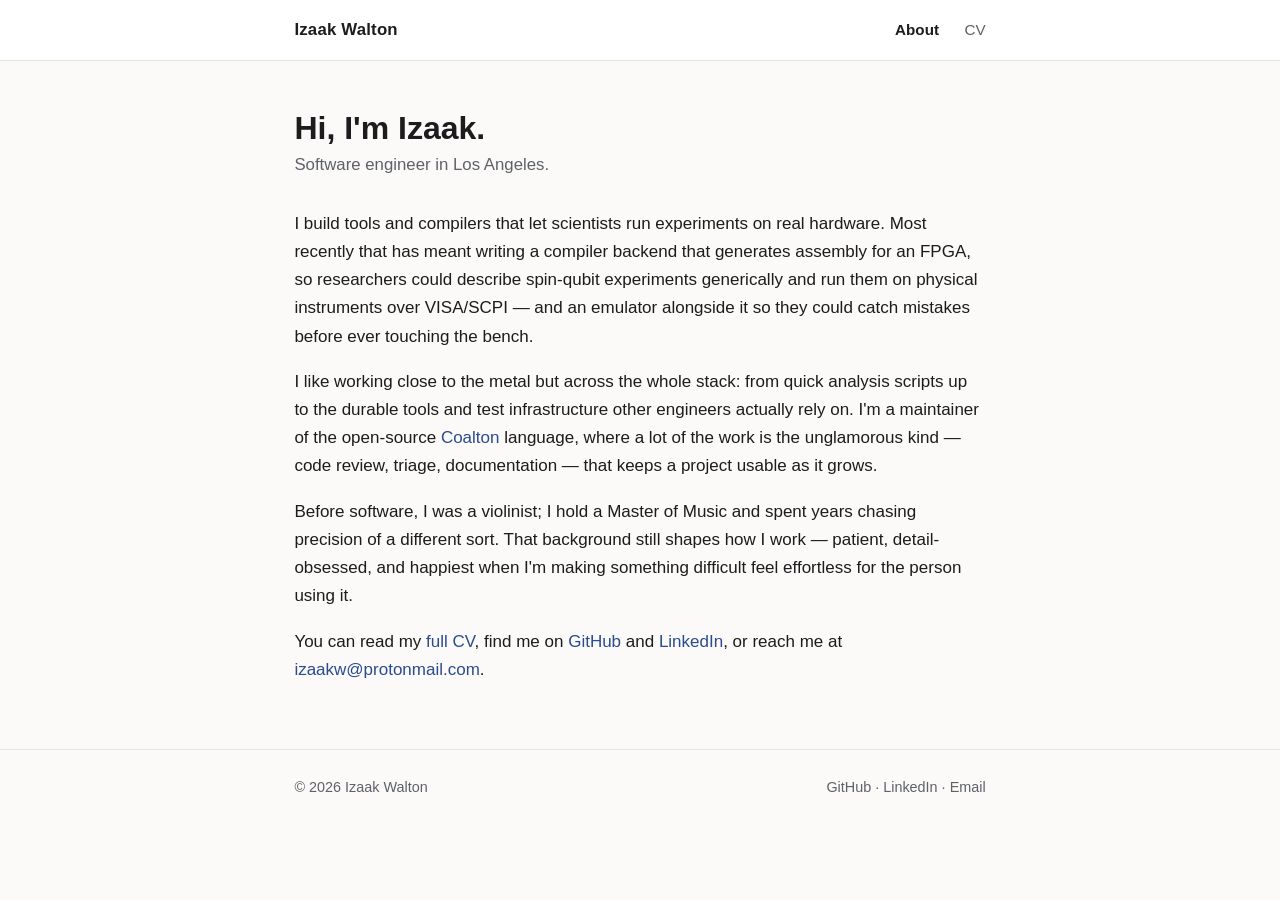
==== index.html @ 6e95e1ca "Deploy site 2026-07-14" ====
<!doctype html>
<html lang="en">
<head>
  <meta charset="utf-8">
  <meta name="viewport" content="width=device-width, initial-scale=1">
  <title>Izaak Walton</title>
  <meta name="description" content="Izaak Walton — software engineer building tools and compilers for scientific hardware.">
  <link rel="stylesheet" href="style.css">
</head>
<body>
  <header class="site-header">
    <div class="wrap">
      <a class="brand" href="index.html">Izaak Walton</a>
      <nav class="nav">
        <a href="index.html" class="active">About</a>
        <a href="cv.html">CV</a>
        <!-- Future pages — uncomment as they're built:
        <a href="projects.html">Projects</a>
        <a href="blog/index.html">Blog</a>
        -->
      </nav>
    </div>
  </header>

  <main>
    <div class="wrap intro">
      <h1>Hi, I'm Izaak.</h1>
      <p class="tagline">Software engineer in Los Angeles.</p>

      <p>I build tools and compilers that let scientists run experiments on real
      hardware. Most recently that has meant writing a compiler backend that
      generates assembly for an FPGA, so researchers could describe spin-qubit
      experiments generically and run them on physical instruments over VISA/SCPI
      — and an emulator alongside it so they could catch mistakes before ever
      touching the bench.</p>

      <p>I like working close to the metal but across the whole stack: from quick
      analysis scripts up to the durable tools and test infrastructure other
      engineers actually rely on. I'm a maintainer of the open-source
      <a href="https://github.com/coalton-lang/coalton">Coalton</a> language, where
      a lot of the work is the unglamorous kind — code review, triage,
      documentation — that keeps a project usable as it grows.</p>

      <p>Before software, I was a violinist; I hold a Master of Music and spent
      years chasing precision of a different sort. That background still shapes how
      I work — patient, detail-obsessed, and happiest when I'm making something
      difficult feel effortless for the person using it.</p>

      <p>You can read my <a href="cv.html">full CV</a>, find me on
      <a href="https://github.com/Izaakwltn">GitHub</a> and
      <a href="https://www.linkedin.com/in/izaak-walton">LinkedIn</a>, or reach me
      at <a href="mailto:izaakw@protonmail.com">izaakw@protonmail.com</a>.</p>
    </div>
  </main>

  <footer class="site-footer">
    <div class="wrap">
      <span>© 2026 Izaak Walton</span>
      <span>
        <a href="https://github.com/Izaakwltn">GitHub</a> ·
        <a href="https://www.linkedin.com/in/izaak-walton">LinkedIn</a> ·
        <a href="mailto:izaakw@protonmail.com">Email</a>
      </span>
    </div>
  </footer>
</body>
</html>
---- style.css ----
/* ---------------------------------------------------------------
   Izaak Walton — personal site
   Shared styles for all pages. Plain HTML + CSS, no build step.
   --------------------------------------------------------------- */

:root {
  --bg:        #fbfaf8;
  --surface:   #ffffff;
  --text:      #1c1c1e;
  --muted:     #5f6169;
  --accent:    #2a4b8d;
  --accent-sf: #eaf0fb;
  --border:    #e6e4df;
  --maxw:      46rem;
}

@media (prefers-color-scheme: dark) {
  :root {
    --bg:        #14151a;
    --surface:   #1c1e26;
    --text:      #e9e9ec;
    --muted:     #a2a5b0;
    --accent:    #8fb0ee;
    --accent-sf: #1f2635;
    --border:    #2b2e39;
  }
}

* { box-sizing: border-box; }

html { -webkit-text-size-adjust: 100%; }

body {
  margin: 0;
  background: var(--bg);
  color: var(--text);
  font-family: -apple-system, BlinkMacSystemFont, "Segoe UI", Roboto,
               Helvetica, Arial, sans-serif;
  font-size: 17px;
  line-height: 1.65;
  -webkit-font-smoothing: antialiased;
}

a { color: var(--accent); text-decoration: none; }
a:hover { text-decoration: underline; }

.wrap {
  max-width: var(--maxw);
  margin: 0 auto;
  padding: 0 1.4rem;
}

/* ---- Site header / nav ---- */

.site-header {
  border-bottom: 1px solid var(--border);
  background: var(--surface);
}
.site-header .wrap {
  display: flex;
  align-items: center;
  justify-content: space-between;
  padding-top: 1rem;
  padding-bottom: 1rem;
  flex-wrap: wrap;
  gap: 0.5rem;
}
.brand {
  font-weight: 700;
  font-size: 1.05rem;
  color: var(--text);
  letter-spacing: 0.2px;
}
.brand:hover { text-decoration: none; }
.nav a {
  color: var(--muted);
  margin-left: 1.3rem;
  font-size: 0.95rem;
}
.nav a:first-child { margin-left: 0; }
.nav a.active { color: var(--text); font-weight: 600; }

/* ---- Main ---- */

main { padding: 3rem 0; }

h1 { font-size: 2rem; line-height: 1.2; margin: 0 0 0.4rem; }
h2 {
  font-size: 0.82rem;
  text-transform: uppercase;
  letter-spacing: 1.5px;
  color: var(--accent);
  margin: 2.6rem 0 1rem;
  padding-bottom: 0.35rem;
  border-bottom: 1px solid var(--border);
}
h3 { font-size: 1.05rem; margin: 0; }

.lede { font-size: 1.15rem; color: var(--muted); margin: 0 0 2rem; }

/* ---- Landing intro ---- */

.intro h1 { margin-bottom: 0.2rem; }
.intro .tagline {
  color: var(--muted);
  font-size: 1.05rem;
  margin: 0 0 2rem;
}
.intro p { margin: 0 0 1.1rem; }

/* ---- CV ---- */

.cv-header { margin-bottom: 1rem; }
.cv-contact {
  color: var(--muted);
  font-size: 0.95rem;
  margin-top: 0.4rem;
}
.cv-contact a { color: var(--muted); }

.entry { margin-bottom: 1.6rem; }
.entry-head {
  display: flex;
  justify-content: space-between;
  align-items: baseline;
  gap: 1rem;
  flex-wrap: wrap;
}
.entry-head .role { font-weight: 600; }
.entry-head .org { color: var(--muted); font-weight: 400; }
.entry-head .dates {
  color: var(--muted);
  font-size: 0.9rem;
  white-space: nowrap;
}
.entry ul { margin: 0.5rem 0 0; padding-left: 1.2rem; }
.entry li { margin-bottom: 0.35rem; }

.edu-item { margin-bottom: 0.9rem; }
.edu-item .degree { font-weight: 600; }
.edu-item .dates { display: block; color: var(--muted); font-size: 0.9rem; }

.skills-row { margin: 0 0 0.6rem; }
.skills-row .label { font-weight: 600; color: var(--accent); }

.cv-actions { margin-top: 2.2rem; }
.btn {
  display: inline-block;
  padding: 0.5rem 1rem;
  border: 1px solid var(--accent);
  border-radius: 6px;
  color: var(--accent);
  font-size: 0.95rem;
}
.btn:hover { background: var(--accent-sf); text-decoration: none; }

/* ---- Footer ---- */

.site-footer {
  border-top: 1px solid var(--border);
  color: var(--muted);
  font-size: 0.9rem;
  padding: 1.6rem 0;
}
.site-footer .wrap {
  display: flex;
  justify-content: space-between;
  flex-wrap: wrap;
  gap: 0.5rem;
}
.site-footer a { color: var(--muted); }
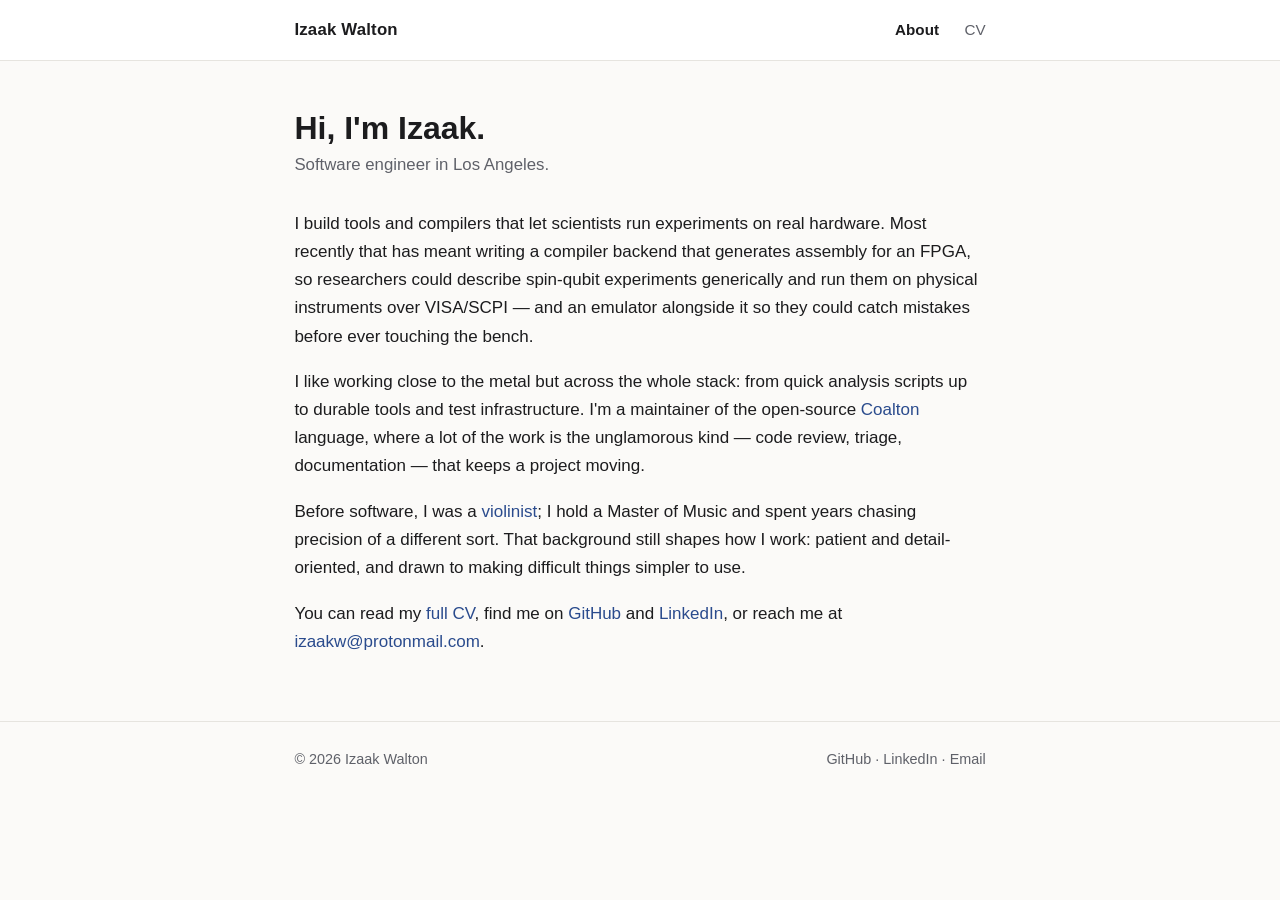
==== commit a96f06ef: "Deploy site 2026-07-14" ====
--- a/index.html
+++ b/index.html
@@ -35,16 +35,17 @@
       touching the bench.</p>
 
       <p>I like working close to the metal but across the whole stack: from quick
-      analysis scripts up to the durable tools and test infrastructure other
-      engineers actually rely on. I'm a maintainer of the open-source
+      analysis scripts up to durable tools and test infrastructure. I'm a
+      maintainer of the open-source
       <a href="https://github.com/coalton-lang/coalton">Coalton</a> language, where
       a lot of the work is the unglamorous kind — code review, triage,
-      documentation — that keeps a project usable as it grows.</p>
+      documentation — that keeps a project moving.</p>
 
-      <p>Before software, I was a violinist; I hold a Master of Music and spent
-      years chasing precision of a different sort. That background still shapes how
-      I work — patient, detail-obsessed, and happiest when I'm making something
-      difficult feel effortless for the person using it.</p>
+      <p>Before software, I was a
+      <a href="https://scaleyourviolin.com">violinist</a>; I hold a Master of Music
+      and spent years chasing precision of a different sort. That background still shapes how
+      I work: patient and detail-oriented, and drawn to making difficult things
+      simpler to use.</p>
 
       <p>You can read my <a href="cv.html">full CV</a>, find me on
       <a href="https://github.com/Izaakwltn">GitHub</a> and
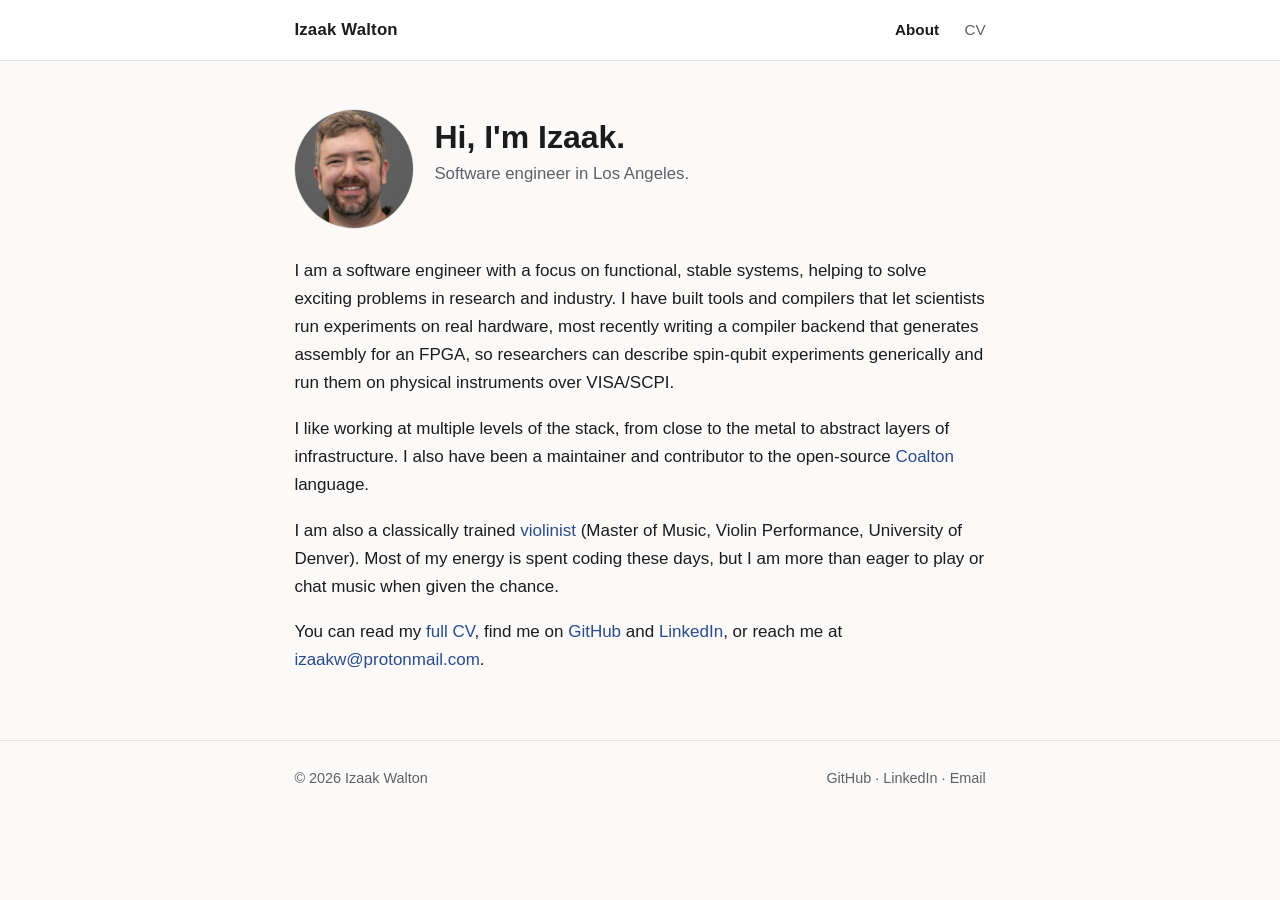
==== commit d245a14d: "Deploy site 2026-07-14" ====
--- a/index.html
+++ b/index.html
@@ -3,8 +3,42 @@
 <head>
   <meta charset="utf-8">
   <meta name="viewport" content="width=device-width, initial-scale=1">
-  <title>Izaak Walton</title>
-  <meta name="description" content="Izaak Walton — software engineer building tools and compilers for scientific hardware.">
+  <title>Izaak Walton - Software Engineer</title>
+  <meta name="description" content="Izaak Walton — software engineer with a focus on functional, stable systems, helping to solve exciting problems in research and industry.">
+  <link rel="canonical" href="https://hireme.izaak.codes/">
+  <link rel="icon" href="data:image/svg+xml,<svg xmlns='http://www.w3.org/2000/svg' viewBox='0 0 32 32'><rect width='32' height='32' rx='6' fill='%232a4b8d'/><text x='16' y='23' font-family='Helvetica,Arial,sans-serif' font-size='15' font-weight='700' fill='white' text-anchor='middle'>IW</text></svg>">
+
+  <!-- Open Graph / social link previews (LinkedIn, Slack, iMessage, etc.) -->
+  <meta property="og:type" content="website">
+  <meta property="og:title" content="Izaak Walton - Software Engineer">
+  <meta property="og:description" content="Software engineer with a focus on functional, stable systems, helping to solve exciting problems in research and industry.">
+  <meta property="og:url" content="https://hireme.izaak.codes/">
+  <meta property="og:image" content="https://hireme.izaak.codes/og-card.jpg">
+  <meta property="og:image:alt" content="Izaak Walton — Software Engineer">
+  <meta property="og:image:width" content="1200">
+  <meta property="og:image:height" content="630">
+  <meta name="twitter:card" content="summary_large_image">
+  <meta name="twitter:title" content="Izaak Walton - Software Engineer">
+  <meta name="twitter:description" content="Software engineer with a focus on functional, stable systems, helping to solve exciting problems in research and industry.">
+  <meta name="twitter:image" content="https://hireme.izaak.codes/og-card.jpg">
+
+  <!-- Structured data: identifies this page as a person to search engines -->
+  <script type="application/ld+json">
+  {
+    "@context": "https://schema.org",
+    "@type": "Person",
+    "name": "Izaak Walton",
+    "jobTitle": "Software Engineer",
+    "url": "https://hireme.izaak.codes/",
+    "image": "https://hireme.izaak.codes/izaak.jpg",
+    "sameAs": [
+      "https://github.com/Izaakwltn",
+      "https://www.linkedin.com/in/izaak-walton",
+      "https://scaleyourviolin.com"
+    ]
+  }
+  </script>
+
   <link rel="stylesheet" href="style.css">
 </head>
 <body>
@@ -24,28 +58,31 @@
 
   <main>
     <div class="wrap intro">
-      <h1>Hi, I'm Izaak.</h1>
-      <p class="tagline">Software engineer in Los Angeles.</p>
+      <div class="intro-head">
+        <img class="avatar" src="izaak.jpg" alt="Izaak Walton"
+             width="120" height="120" decoding="async">
+        <div>
+          <h1>Hi, I'm Izaak.</h1>
+          <p class="tagline">Software engineer in Los Angeles.</p>
+        </div>
+      </div>
 
-      <p>I build tools and compilers that let scientists run experiments on real
-      hardware. Most recently that has meant writing a compiler backend that
-      generates assembly for an FPGA, so researchers could describe spin-qubit
-      experiments generically and run them on physical instruments over VISA/SCPI
-      — and an emulator alongside it so they could catch mistakes before ever
-      touching the bench.</p>
+      <p>I am a software engineer with a focus on functional, stable systems,
+      helping to solve exciting problems in research and industry. I have built
+      tools and compilers that let scientists run experiments on real hardware, most
+      recently writing a compiler backend that generates assembly for an FPGA, so
+      researchers can describe spin-qubit experiments generically and run them on
+      physical instruments over VISA/SCPI.</p>
 
-      <p>I like working close to the metal but across the whole stack: from quick
-      analysis scripts up to durable tools and test infrastructure. I'm a
-      maintainer of the open-source
-      <a href="https://github.com/coalton-lang/coalton">Coalton</a> language, where
-      a lot of the work is the unglamorous kind — code review, triage,
-      documentation — that keeps a project moving.</p>
+      <p>I like working at multiple levels of the stack, from close to the metal to
+      abstract layers of infrastructure. I also have been a maintainer and
+      contributor to the open-source
+      <a href="https://github.com/coalton-lang/coalton">Coalton</a> language.</p>
 
-      <p>Before software, I was a
-      <a href="https://scaleyourviolin.com">violinist</a>; I hold a Master of Music
-      and spent years chasing precision of a different sort. That background still shapes how
-      I work: patient and detail-oriented, and drawn to making difficult things
-      simpler to use.</p>
+      <p>I am also a classically trained
+      <a href="https://scaleyourviolin.com">violinist</a> (Master of Music, Violin
+      Performance, University of Denver). Most of my energy is spent coding these
+      days, but I am more than eager to play or chat music when given the chance.</p>
 
       <p>You can read my <a href="cv.html">full CV</a>, find me on
       <a href="https://github.com/Izaakwltn">GitHub</a> and
--- a/style.css
+++ b/style.css
@@ -100,7 +100,24 @@
 
 /* ---- Landing intro ---- */
 
+.intro-head {
+  display: flex;
+  align-items: center;
+  gap: 1.25rem;
+  margin-bottom: 1.75rem;
+  flex-wrap: wrap;
+}
+.avatar {
+  width: 120px;
+  height: 120px;
+  border-radius: 50%;
+  object-fit: cover;
+  border: 1px solid var(--border);
+  flex-shrink: 0;
+}
 .intro h1 { margin-bottom: 0.2rem; }
+.intro-head h1 { margin: 0 0 0.2rem; }
+.intro-head .tagline { margin: 0; }
 .intro .tagline {
   color: var(--muted);
   font-size: 1.05rem;
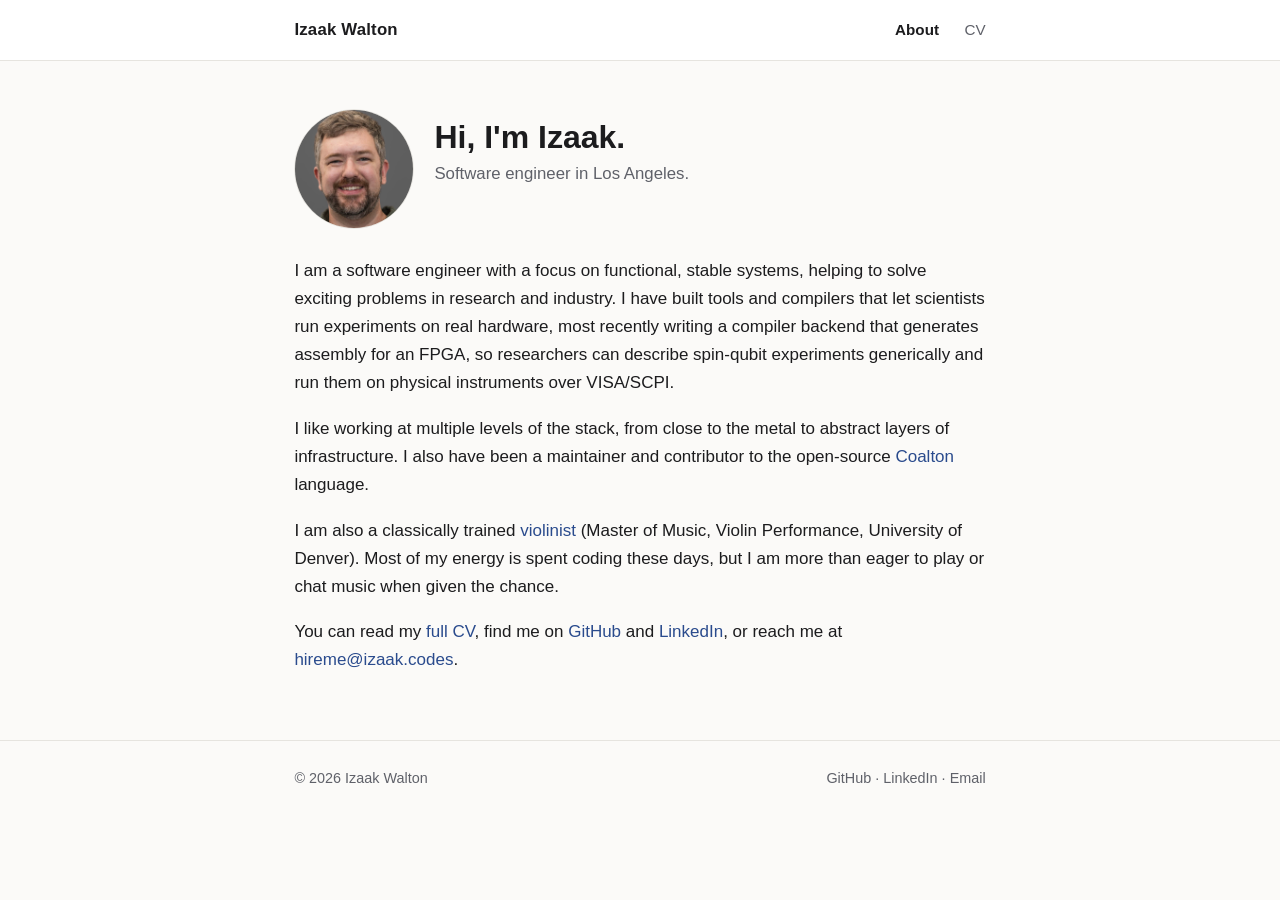
==== commit 84956278: "Deploy site 2026-07-14" ====
--- a/index.html
+++ b/index.html
@@ -87,7 +87,7 @@
       <p>You can read my <a href="cv.html">full CV</a>, find me on
       <a href="https://github.com/Izaakwltn">GitHub</a> and
       <a href="https://www.linkedin.com/in/izaak-walton">LinkedIn</a>, or reach me
-      at <a href="mailto:izaakw@protonmail.com">izaakw@protonmail.com</a>.</p>
+      at <a href="mailto:hireme@izaak.codes">hireme@izaak.codes</a>.</p>
     </div>
   </main>
 
@@ -97,7 +97,7 @@
       <span>
         <a href="https://github.com/Izaakwltn">GitHub</a> ·
         <a href="https://www.linkedin.com/in/izaak-walton">LinkedIn</a> ·
-        <a href="mailto:izaakw@protonmail.com">Email</a>
+        <a href="mailto:hireme@izaak.codes">Email</a>
       </span>
     </div>
   </footer>
